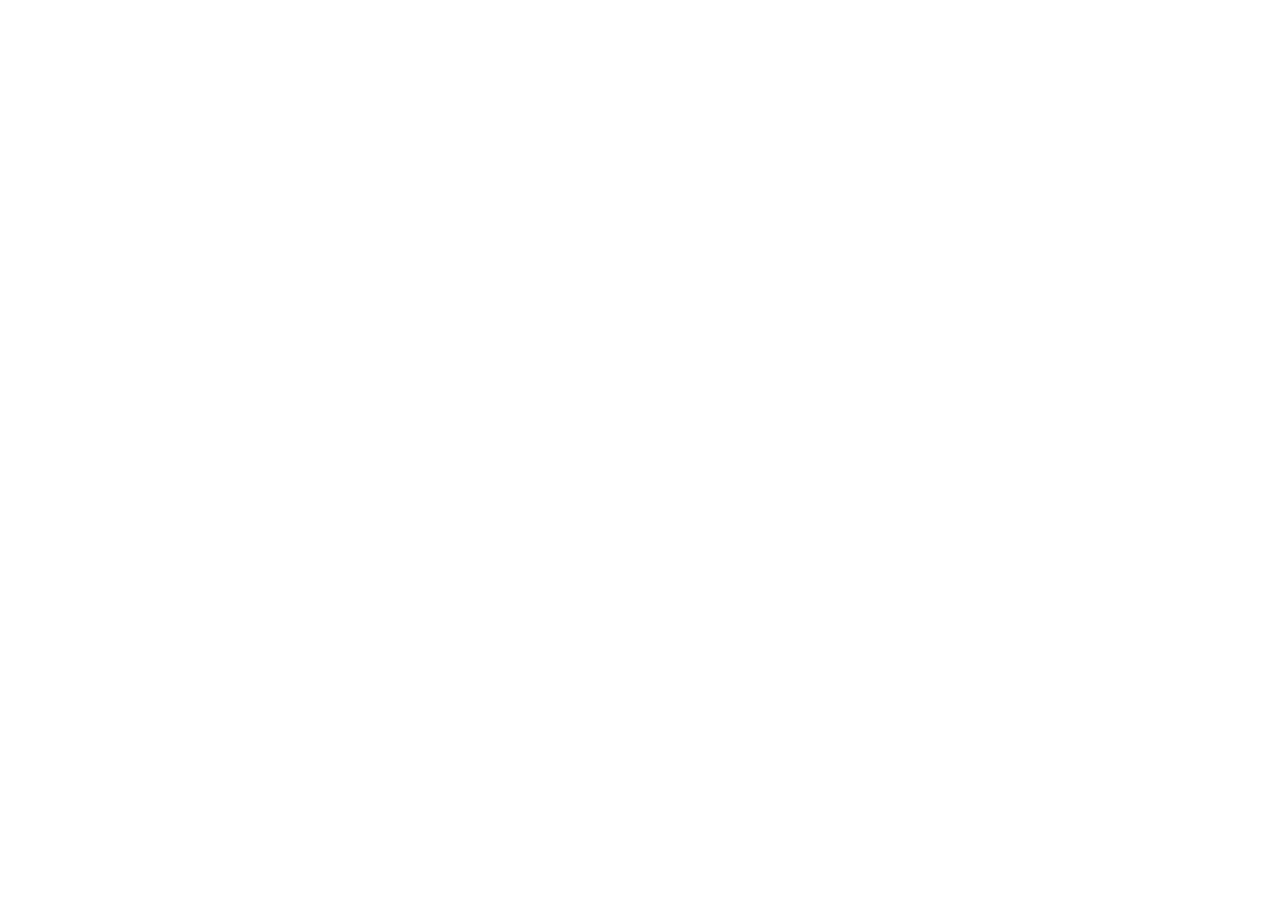
==== index.html @ ce2680fc "Changes" ====
<!doctype html>
<html lang="en">
  <head>
    <meta charset="UTF-8" />
    <meta name="viewport" content="width=device-width, initial-scale=1.0" />
    <title>What Is My IP Address | Free IP Checker Tool</title>
    <meta name="description" content="Instantly check your IP address, location, and ISP details for free. Fast, secure, and mobile-friendly IP lookup tool." />
    <meta name="keywords" content="ip address, what is my ip, ip checker, ip lookup, my ip location, find my ip address, ip location tool" />
    <meta name="author" content="What Is My IP Address" />
    <link rel="canonical" href="https://whatismyipaddress.example.com/" />

    <meta property="og:title" content="What Is My IP Address | Free IP Checker Tool" />
    <meta property="og:description" content="Instantly check your IP address, location, and ISP details for free. Fast, secure, and mobile-friendly IP lookup tool." />
    <meta property="og:type" content="website" />
    <meta property="og:url" content="https://whatismyipaddress.example.com/" />
    <meta property="og:image" content="https://lovable.dev/opengraph-image-p98pqg.png" />

    <meta name="twitter:card" content="summary_large_image" />
    <meta name="twitter:title" content="What Is My IP Address | Free IP Checker Tool" />
    <meta name="twitter:description" content="Instantly check your IP address, location, and ISP details for free." />
    <meta name="twitter:image" content="https://lovable.dev/opengraph-image-p98pqg.png" />

    <script type="application/ld+json">
    {
      "@context": "https://schema.org",
      "@type": "FAQPage",
      "mainEntity": [
        {
          "@type": "Question",
          "name": "What is an IP address?",
          "acceptedAnswer": {
            "@type": "Answer",
            "text": "An IP (Internet Protocol) address is a unique numerical label assigned to every device connected to the internet. It serves as an identifier that allows devices to communicate with each other across networks."
          }
        },
        {
          "@type": "Question",
          "name": "Can someone track me with my IP address?",
          "acceptedAnswer": {
            "@type": "Answer",
            "text": "An IP address can reveal your approximate location (city/region level) and your ISP, but it cannot pinpoint your exact physical address. However, law enforcement can request your ISP to provide more details with a court order."
          }
        },
        {
          "@type": "Question",
          "name": "Is my IP address private?",
          "acceptedAnswer": {
            "@type": "Answer",
            "text": "Your public IP address is visible to every website and service you connect to. It is not private by default. To hide your IP, you can use a VPN or proxy service."
          }
        },
        {
          "@type": "Question",
          "name": "Why does my IP address change?",
          "acceptedAnswer": {
            "@type": "Answer",
            "text": "Most home internet connections use dynamic IP addresses assigned by your ISP. These can change when your router restarts, your ISP rotates addresses, or your DHCP lease expires."
          }
        }
      ]
    }
    </script>
  </head>

  <body>
    <div id="root"></div>
    <script type="module" src="/src/main.tsx"></script>
  </body>
</html>
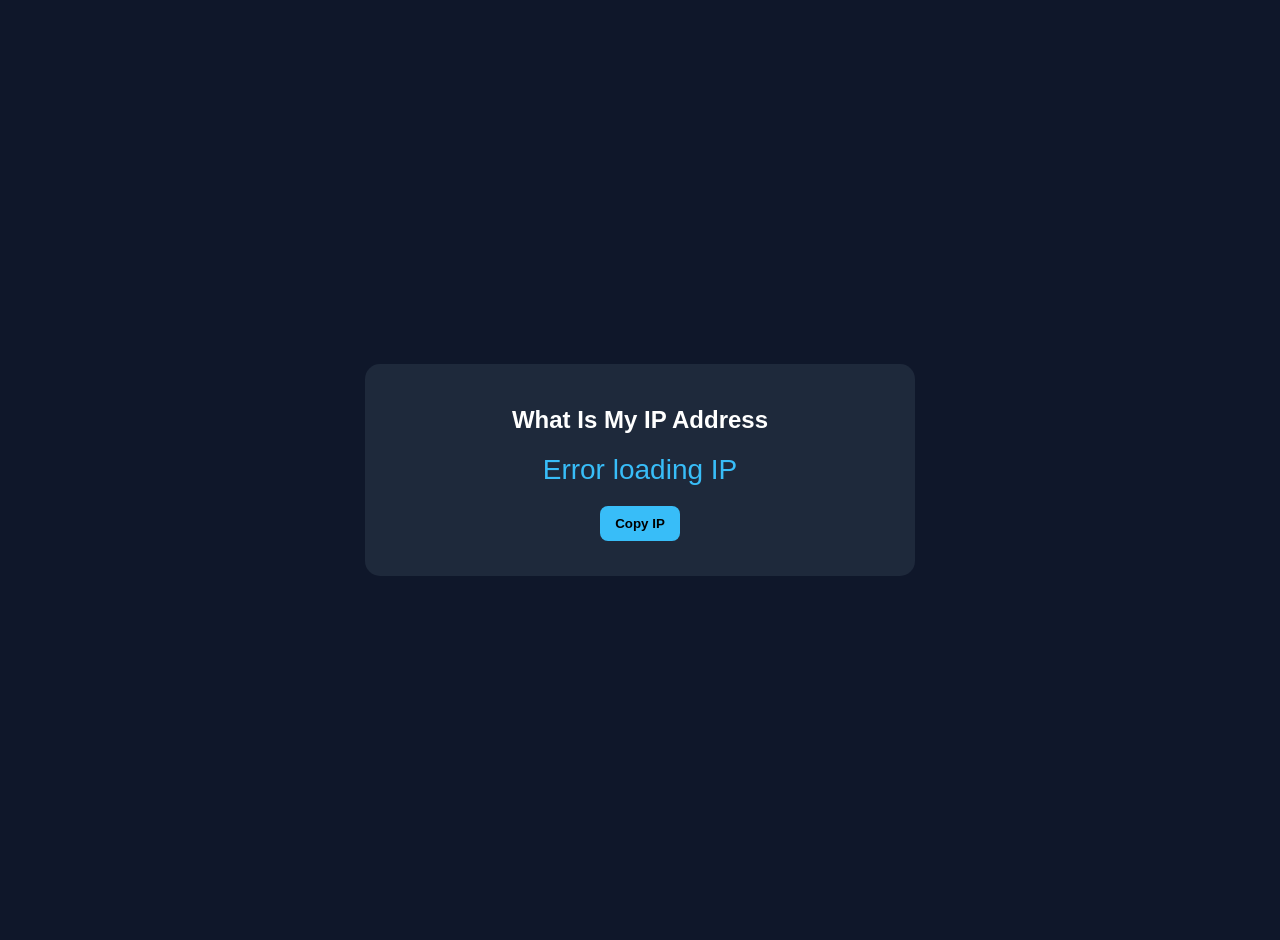
==== commit 077bb887: "Create index.html" ====
--- a/index.html
+++ b/index.html
@@ -1,69 +1,98 @@
-<!doctype html>
+<!DOCTYPE html>
 <html lang="en">
-  <head>
-    <meta charset="UTF-8" />
-    <meta name="viewport" content="width=device-width, initial-scale=1.0" />
-    <title>What Is My IP Address | Free IP Checker Tool</title>
-    <meta name="description" content="Instantly check your IP address, location, and ISP details for free. Fast, secure, and mobile-friendly IP lookup tool." />
-    <meta name="keywords" content="ip address, what is my ip, ip checker, ip lookup, my ip location, find my ip address, ip location tool" />
-    <meta name="author" content="What Is My IP Address" />
-    <link rel="canonical" href="https://whatismyipaddress.example.com/" />
+<head>
+  <meta charset="UTF-8" />
+  <meta name="viewport" content="width=device-width, initial-scale=1.0"/>
+  <title>What Is My IP Address | Free IP Checker Tool</title>
 
-    <meta property="og:title" content="What Is My IP Address | Free IP Checker Tool" />
-    <meta property="og:description" content="Instantly check your IP address, location, and ISP details for free. Fast, secure, and mobile-friendly IP lookup tool." />
-    <meta property="og:type" content="website" />
-    <meta property="og:url" content="https://whatismyipaddress.example.com/" />
-    <meta property="og:image" content="https://lovable.dev/opengraph-image-p98pqg.png" />
+  <meta name="description" content="Check your IP address instantly with location and ISP details. Free, fast, and mobile-friendly IP checker tool." />
+  <meta name="keywords" content="what is my ip, ip address checker, my ip location, ip lookup" />
 
-    <meta name="twitter:card" content="summary_large_image" />
-    <meta name="twitter:title" content="What Is My IP Address | Free IP Checker Tool" />
-    <meta name="twitter:description" content="Instantly check your IP address, location, and ISP details for free." />
-    <meta name="twitter:image" content="https://lovable.dev/opengraph-image-p98pqg.png" />
+  <style>
+    body {
+      font-family: Arial, sans-serif;
+      margin: 0;
+      background: #0f172a;
+      color: white;
+      display: flex;
+      flex-direction: column;
+      align-items: center;
+      justify-content: center;
+      min-height: 100vh;
+      padding: 20px;
+      text-align: center;
+    }
 
-    <script type="application/ld+json">
-    {
-      "@context": "https://schema.org",
-      "@type": "FAQPage",
-      "mainEntity": [
-        {
-          "@type": "Question",
-          "name": "What is an IP address?",
-          "acceptedAnswer": {
-            "@type": "Answer",
-            "text": "An IP (Internet Protocol) address is a unique numerical label assigned to every device connected to the internet. It serves as an identifier that allows devices to communicate with each other across networks."
-          }
-        },
-        {
-          "@type": "Question",
-          "name": "Can someone track me with my IP address?",
-          "acceptedAnswer": {
-            "@type": "Answer",
-            "text": "An IP address can reveal your approximate location (city/region level) and your ISP, but it cannot pinpoint your exact physical address. However, law enforcement can request your ISP to provide more details with a court order."
-          }
-        },
-        {
-          "@type": "Question",
-          "name": "Is my IP address private?",
-          "acceptedAnswer": {
-            "@type": "Answer",
-            "text": "Your public IP address is visible to every website and service you connect to. It is not private by default. To hide your IP, you can use a VPN or proxy service."
-          }
-        },
-        {
-          "@type": "Question",
-          "name": "Why does my IP address change?",
-          "acceptedAnswer": {
-            "@type": "Answer",
-            "text": "Most home internet connections use dynamic IP addresses assigned by your ISP. These can change when your router restarts, your ISP rotates addresses, or your DHCP lease expires."
-          }
-        }
-      ]
+    .card {
+      background: #1e293b;
+      padding: 25px;
+      border-radius: 15px;
+      max-width: 500px;
+      width: 100%;
     }
-    </script>
-  </head>
 
-  <body>
-    <div id="root"></div>
-    <script type="module" src="/src/main.tsx"></script>
-  </body>
-</html>
+    h1 {
+      font-size: 24px;
+    }
+
+    .ip {
+      font-size: 28px;
+      margin: 20px 0;
+      color: #38bdf8;
+    }
+
+    button {
+      padding: 10px 15px;
+      border: none;
+      border-radius: 8px;
+      cursor: pointer;
+      background: #38bdf8;
+      color: black;
+      font-weight: bold;
+    }
+
+    .info {
+      margin-top: 10px;
+      font-size: 14px;
+      opacity: 0.8;
+    }
+  </style>
+</head>
+
+<body>
+
+  <div class="card">
+    <h1>What Is My IP Address</h1>
+
+    <div class="ip" id="ip">Loading...</div>
+
+    <button onclick="copyIP()">Copy IP</button>
+
+    <div class="info" id="details"></div>
+  </div>
+
+  <script>
+    async function getIP() {
+      try {
+        let res = await fetch("https://api.ipify.org?format=json");
+        let data = await res.json();
+
+        document.getElementById("ip").innerText = data.ip;
+        document.getElementById("details").innerText =
+          "Your public IP address is shown above.";
+      } catch (err) {
+        document.getElementById("ip").innerText = "Error loading IP";
+      }
+    }
+
+    function copyIP() {
+      let ip = document.getElementById("ip").innerText;
+      navigator.clipboard.writeText(ip);
+      alert("IP copied!");
+    }
+
+    getIP();
+  </script>
+
+</body>
+  </html>
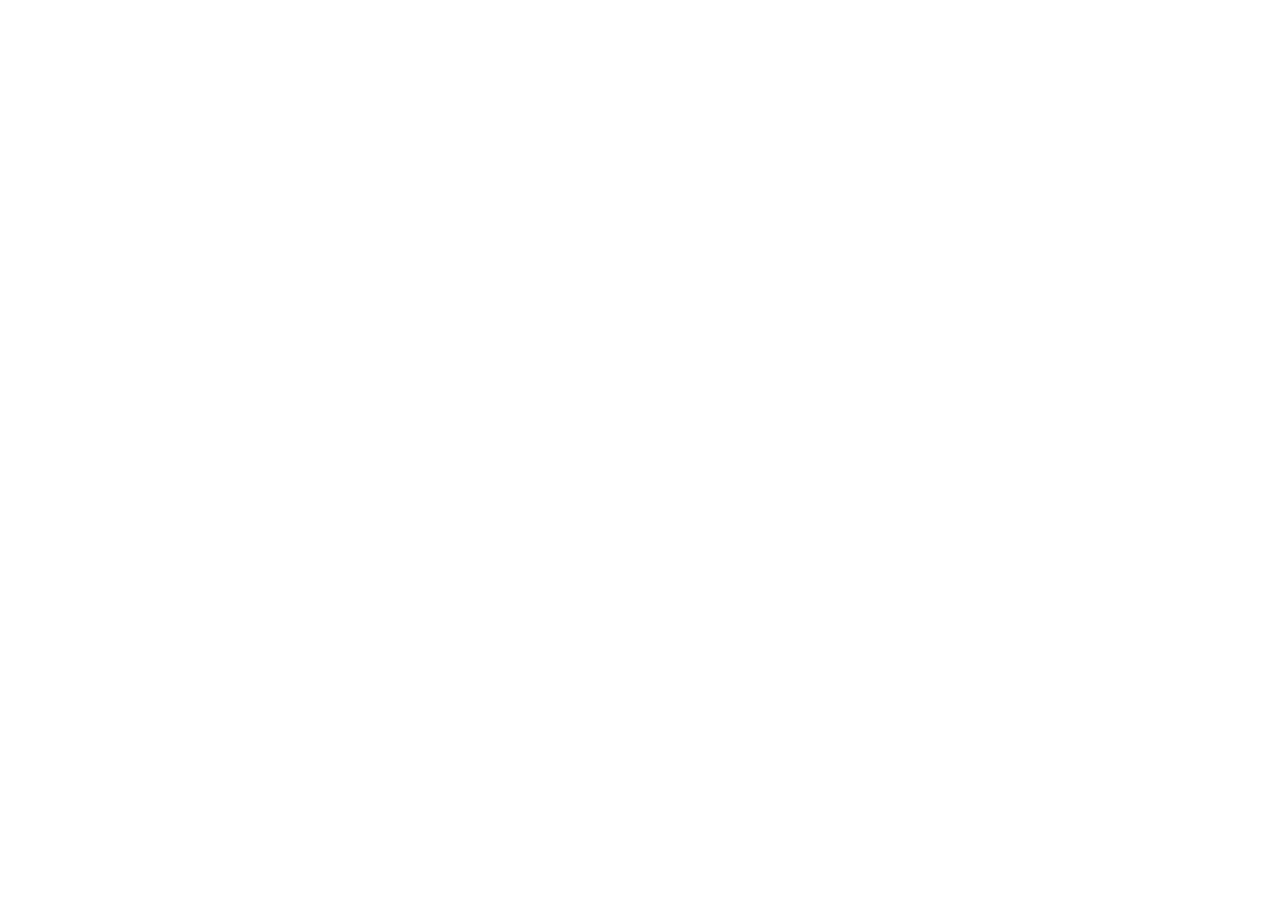
==== commit 37ab8bf9: "Create index.html" ====
--- a/index.html
+++ b/index.html
@@ -1,98 +1,70 @@
-<!DOCTYPE html>
-<html lang="en">
-<head>
-  <meta charset="UTF-8" />
-  <meta name="viewport" content="width=device-width, initial-scale=1.0"/>
-  <title>What Is My IP Address | Free IP Checker Tool</title>
+<!doctype html>
 
-  <meta name="description" content="Check your IP address instantly with location and ISP details. Free, fast, and mobile-friendly IP checker tool." />
-  <meta name="keywords" content="what is my ip, ip address checker, my ip location, ip lookup" />
+<html lang="en">  
+  <head>  
+    <meta charset="UTF-8" />  
+    <meta name="viewport" content="width=device-width, initial-scale=1.0" />  
+    <title>What Is My IP Address | Free IP Checker Tool</title>  
+    <meta name="description" content="Instantly check your IP address, location, and ISP details for free. Fast, secure, and mobile-friendly IP lookup tool.">  
+    <meta name="keywords" content="ip address, what is my ip, ip checker, ip lookup, my ip location, find my ip address, ip location tool" />  
+    <meta name="author" content="What Is My IP Address" />  
+    <link rel="canonical" href="https://whatismyipaddress.example.com/" />  <meta property="og:type" content="website" />  
+<meta property="og:url" content="https://whatismyipaddress.example.com/" />  
+  
 
-  <style>
-    body {
-      font-family: Arial, sans-serif;
-      margin: 0;
-      background: #0f172a;
-      color: white;
-      display: flex;
-      flex-direction: column;
-      align-items: center;
-      justify-content: center;
-      min-height: 100vh;
-      padding: 20px;
-      text-align: center;
-    }
+<meta name="twitter:card" content="summary_large_image" />  
+  
+  
+  
 
-    .card {
-      background: #1e293b;
-      padding: 25px;
-      border-radius: 15px;
-      max-width: 500px;
-      width: 100%;
-    }
+<script type="application/ld+json">  
+{  
+  "@context": "https://schema.org",  
+  "@type": "FAQPage",  
+  "mainEntity": [  
+    {  
+      "@type": "Question",  
+      "name": "What is an IP address?",  
+      "acceptedAnswer": {  
+        "@type": "Answer",  
+        "text": "An IP (Internet Protocol) address is a unique numerical label assigned to every device connected to the internet. It serves as an identifier that allows devices to communicate with each other across networks."  
+      }  
+    },  
+    {  
+      "@type": "Question",  
+      "name": "Can someone track me with my IP address?",  
+      "acceptedAnswer": {  
+        "@type": "Answer",  
+        "text": "An IP address can reveal your approximate location (city/region level) and your ISP, but it cannot pinpoint your exact physical address. However, law enforcement can request your ISP to provide more details with a court order."  
+      }  
+    },  
+    {  
+      "@type": "Question",  
+      "name": "Is my IP address private?",  
+      "acceptedAnswer": {  
+        "@type": "Answer",  
+        "text": "Your public IP address is visible to every website and service you connect to. It is not private by default. To hide your IP, you can use a VPN or proxy service."  
+      }  
+    },  
+    {  
+      "@type": "Question",  
+      "name": "Why does my IP address change?",  
+      "acceptedAnswer": {  
+        "@type": "Answer",  
+        "text": "Most home internet connections use dynamic IP addresses assigned by your ISP. These can change when your router restarts, your ISP rotates addresses, or your DHCP lease expires."  
+      }  
+    }  
+  ]  
+}  
+</script>  
+<meta property="og:title" content="What Is My IP Address | Free IP Checker Tool">
 
-    h1 {
-      font-size: 24px;
-    }
-
-    .ip {
-      font-size: 28px;
-      margin: 20px 0;
-      color: #38bdf8;
-    }
-
-    button {
-      padding: 10px 15px;
-      border: none;
-      border-radius: 8px;
-      cursor: pointer;
-      background: #38bdf8;
-      color: black;
-      font-weight: bold;
-    }
-
-    .info {
-      margin-top: 10px;
-      font-size: 14px;
-      opacity: 0.8;
-    }
-  </style>
-</head>
-
-<body>
-
-  <div class="card">
-    <h1>What Is My IP Address</h1>
-
-    <div class="ip" id="ip">Loading...</div>
-
-    <button onclick="copyIP()">Copy IP</button>
-
-    <div class="info" id="details"></div>
-  </div>
-
-  <script>
-    async function getIP() {
-      try {
-        let res = await fetch("https://api.ipify.org?format=json");
-        let data = await res.json();
-
-        document.getElementById("ip").innerText = data.ip;
-        document.getElementById("details").innerText =
-          "Your public IP address is shown above.";
-      } catch (err) {
-        document.getElementById("ip").innerText = "Error loading IP";
-      }
-    }
-
-    function copyIP() {
-      let ip = document.getElementById("ip").innerText;
-      navigator.clipboard.writeText(ip);
-      alert("IP copied!");
-    }
-
-    getIP();
-  </script>
-
-</body>
-  </html>
+  <meta name="twitter:title" content="What Is My IP Address | Free IP Checker Tool">  
+  <meta property="og:description" content="Instantly check your IP address, location, and ISP details for free. Fast, secure, and mobile-friendly IP lookup tool.">  
+  <meta name="twitter:description" content="Instantly check your IP address, location, and ISP details for free. Fast, secure, and mobile-friendly IP lookup tool.">  
+  <link rel="icon" type="image/x-icon" href="/favicon.ico">  
+</head>    <body>  
+    <div id="root"></div>  
+    <script type="module" src="/src/main.tsx"></script>  
+  </body>  
+</html>  
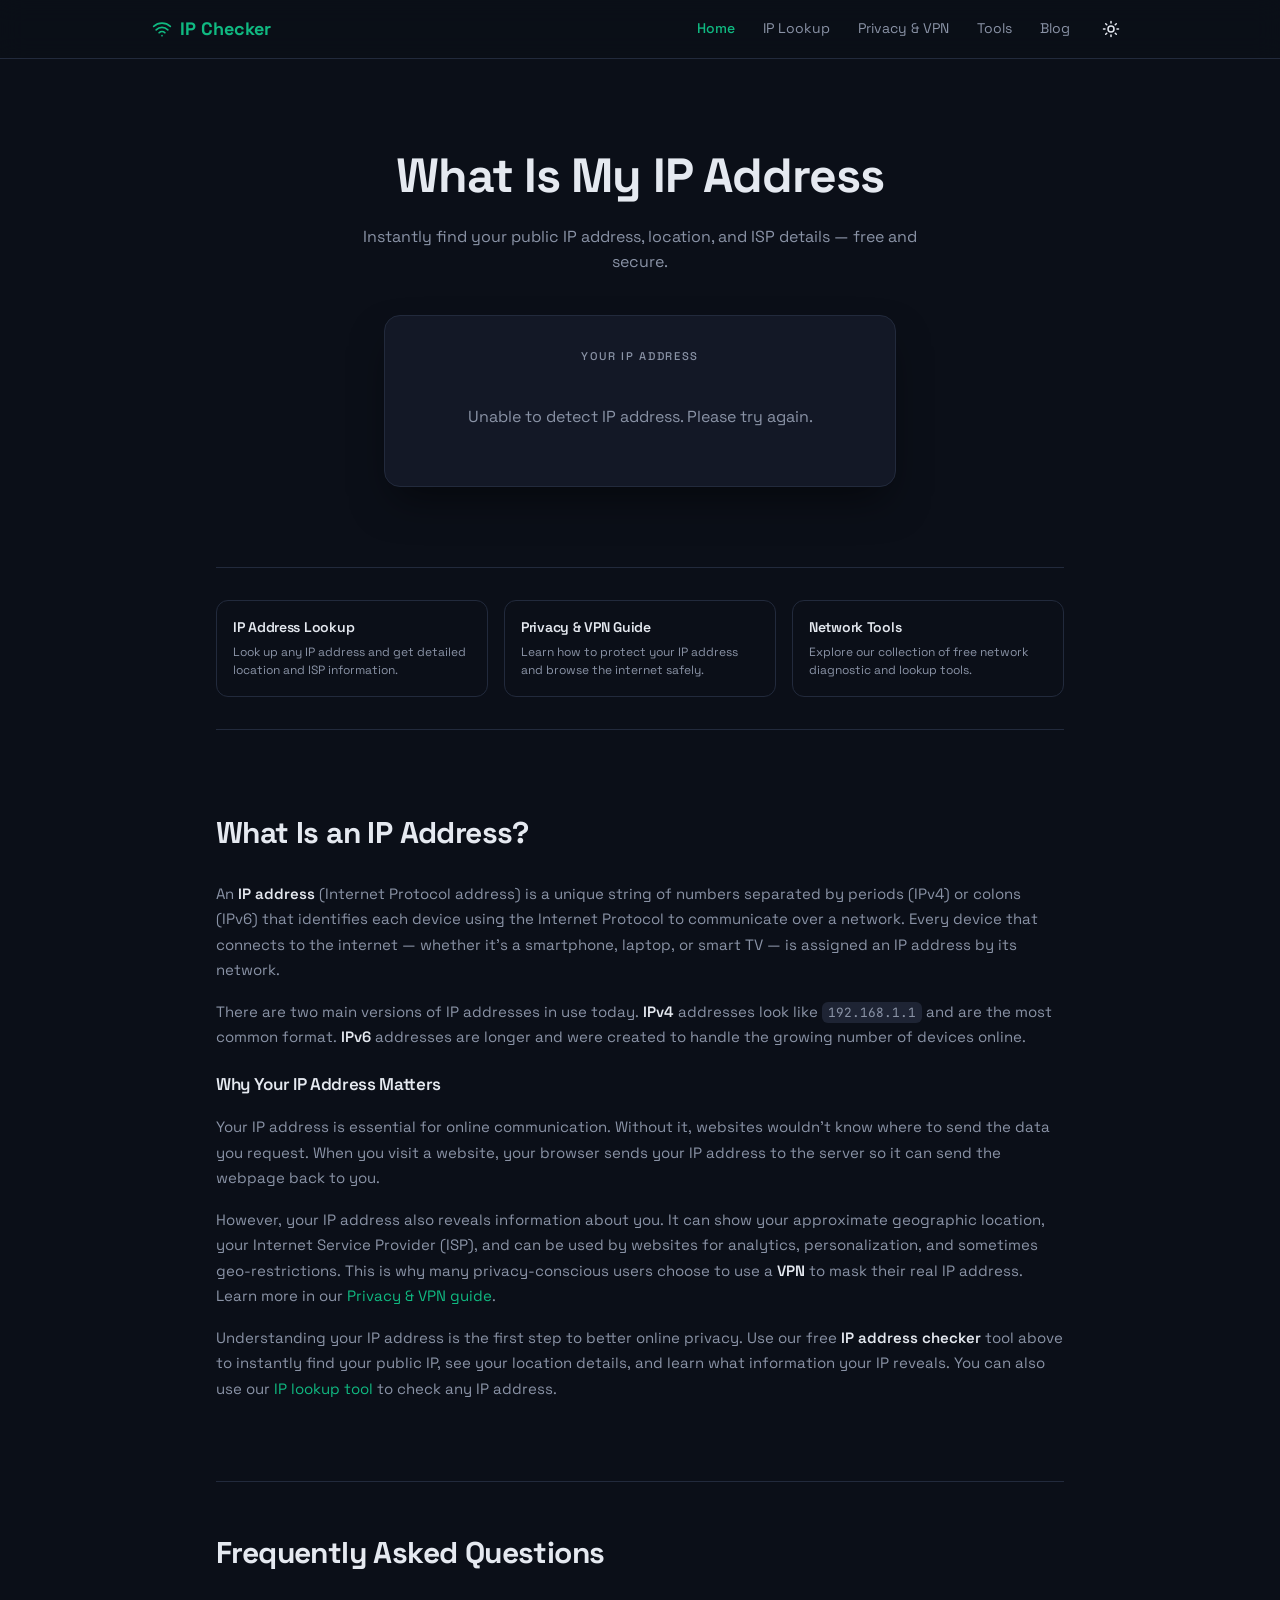
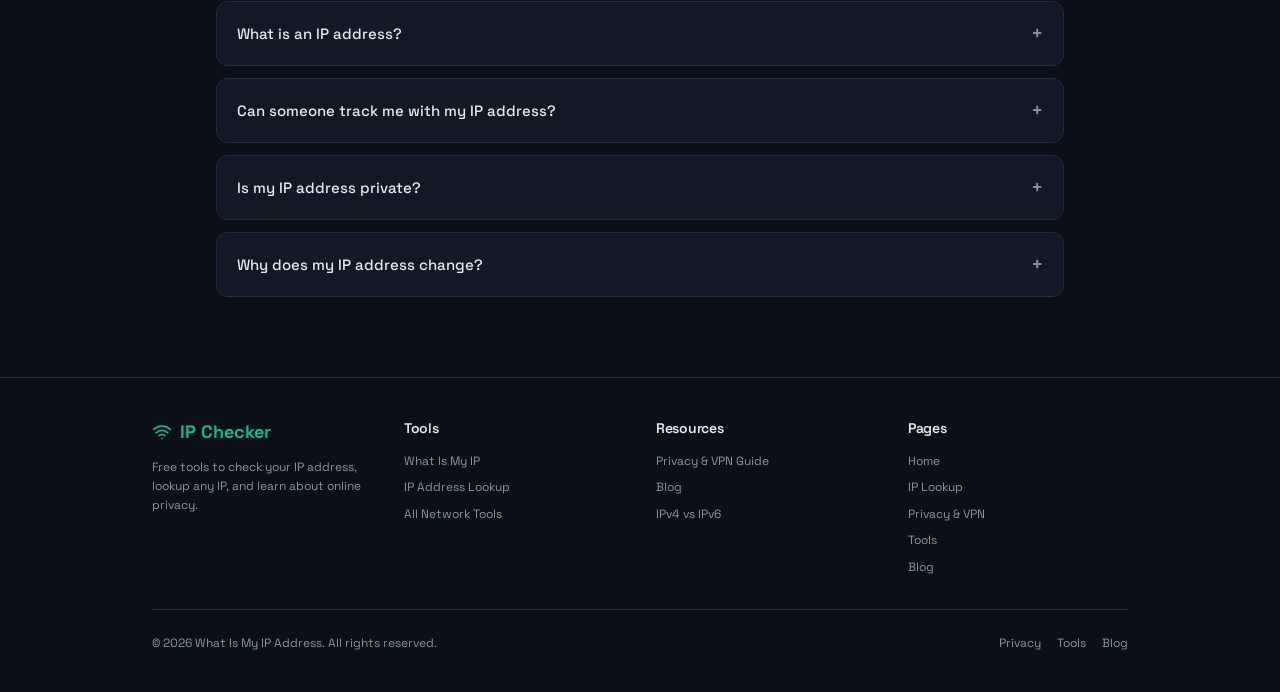
==== commit 819ea01d: "Changes Co-authored-by: astral-cyber <276570160+astral-cyber@users.noreply.github.com>" ====
--- a/index.html
+++ b/index.html
@@ -1,70 +1,156 @@
 <!doctype html>
+<html lang="en">
+<head>
+  <meta charset="UTF-8" />
+  <meta name="viewport" content="width=device-width, initial-scale=1.0" />
+  <title>What Is My IP Address | Free IP Checker Tool</title>
+  <meta name="description" content="Instantly check your IP address, location, and ISP details for free. Fast, secure, and mobile-friendly IP lookup tool." />
+  <meta name="keywords" content="ip address, what is my ip, ip checker, ip lookup, my ip location, find my ip address" />
+  <meta name="author" content="What Is My IP Address" />
+  <link rel="canonical" href="./index.html" />
+  <meta property="og:type" content="website" />
+  <meta property="og:title" content="What Is My IP Address | Free IP Checker Tool" />
+  <meta property="og:description" content="Instantly check your IP address, location, and ISP details for free." />
+  <meta name="twitter:card" content="summary_large_image" />
+  <meta name="twitter:title" content="What Is My IP Address | Free IP Checker Tool" />
+  <meta name="twitter:description" content="Instantly check your IP address, location, and ISP details for free." />
+  <link rel="icon" type="image/x-icon" href="favicon.ico" />
+  <link rel="preconnect" href="https://fonts.googleapis.com" />
+  <link rel="preconnect" href="https://fonts.gstatic.com" crossorigin />
+  <link href="https://fonts.googleapis.com/css2?family=JetBrains+Mono:wght@400;500;600;700&family=Space+Grotesk:wght@400;500;600;700&display=swap" rel="stylesheet" />
+  <link rel="stylesheet" href="styles.css" />
+  <script type="application/ld+json">
+  {
+    "@context": "https://schema.org",
+    "@type": "FAQPage",
+    "mainEntity": [
+      { "@type": "Question", "name": "What is an IP address?", "acceptedAnswer": { "@type": "Answer", "text": "An IP (Internet Protocol) address is a unique numerical label assigned to every device connected to the internet." } },
+      { "@type": "Question", "name": "Can someone track me with my IP address?", "acceptedAnswer": { "@type": "Answer", "text": "An IP address can reveal your approximate location and your ISP, but it cannot pinpoint your exact physical address." } },
+      { "@type": "Question", "name": "Is my IP address private?", "acceptedAnswer": { "@type": "Answer", "text": "Your public IP address is visible to every website you connect to. Use a VPN to hide it." } },
+      { "@type": "Question", "name": "Why does my IP address change?", "acceptedAnswer": { "@type": "Answer", "text": "Most home internet connections use dynamic IP addresses assigned by your ISP." } }
+    ]
+  }
+  </script>
+</head>
+<body>
+  <div id="site-header"></div>
 
-<html lang="en">  
-  <head>  
-    <meta charset="UTF-8" />  
-    <meta name="viewport" content="width=device-width, initial-scale=1.0" />  
-    <title>What Is My IP Address | Free IP Checker Tool</title>  
-    <meta name="description" content="Instantly check your IP address, location, and ISP details for free. Fast, secure, and mobile-friendly IP lookup tool.">  
-    <meta name="keywords" content="ip address, what is my ip, ip checker, ip lookup, my ip location, find my ip address, ip location tool" />  
-    <meta name="author" content="What Is My IP Address" />  
-    <link rel="canonical" href="https://whatismyipaddress.example.com/" />  <meta property="og:type" content="website" />  
-<meta property="og:url" content="https://whatismyipaddress.example.com/" />  
-  
+  <main>
+    <div class="container">
+      <!-- Hero -->
+      <section class="section text-center" id="ip-details">
+        <h1>What Is My IP Address</h1>
+        <p class="hero-sub">Instantly find your public IP address, location, and ISP details — free and secure.</p>
 
-<meta name="twitter:card" content="summary_large_image" />  
-  
-  
-  
+        <div class="ip-card">
+          <p class="card-label">Your IP Address</p>
+          <div id="ip-display">
+            <div class="loading-state">
+              <div class="spinner"></div>
+              <p>Detecting your IP…</p>
+            </div>
+          </div>
+        </div>
 
-<script type="application/ld+json">  
-{  
-  "@context": "https://schema.org",  
-  "@type": "FAQPage",  
-  "mainEntity": [  
-    {  
-      "@type": "Question",  
-      "name": "What is an IP address?",  
-      "acceptedAnswer": {  
-        "@type": "Answer",  
-        "text": "An IP (Internet Protocol) address is a unique numerical label assigned to every device connected to the internet. It serves as an identifier that allows devices to communicate with each other across networks."  
-      }  
-    },  
-    {  
-      "@type": "Question",  
-      "name": "Can someone track me with my IP address?",  
-      "acceptedAnswer": {  
-        "@type": "Answer",  
-        "text": "An IP address can reveal your approximate location (city/region level) and your ISP, but it cannot pinpoint your exact physical address. However, law enforcement can request your ISP to provide more details with a court order."  
-      }  
-    },  
-    {  
-      "@type": "Question",  
-      "name": "Is my IP address private?",  
-      "acceptedAnswer": {  
-        "@type": "Answer",  
-        "text": "Your public IP address is visible to every website and service you connect to. It is not private by default. To hide your IP, you can use a VPN or proxy service."  
-      }  
-    },  
-    {  
-      "@type": "Question",  
-      "name": "Why does my IP address change?",  
-      "acceptedAnswer": {  
-        "@type": "Answer",  
-        "text": "Most home internet connections use dynamic IP addresses assigned by your ISP. These can change when your router restarts, your ISP rotates addresses, or your DHCP lease expires."  
-      }  
-    }  
-  ]  
-}  
-</script>  
-<meta property="og:title" content="What Is My IP Address | Free IP Checker Tool">
+        <div id="ip-location" class="hidden" style="max-width:32rem;margin:1.5rem auto 0">
+          <p class="card-label">IP Location Details</p>
+          <div id="ip-location-grid" class="info-grid"></div>
+        </div>
+      </section>
 
-  <meta name="twitter:title" content="What Is My IP Address | Free IP Checker Tool">  
-  <meta property="og:description" content="Instantly check your IP address, location, and ISP details for free. Fast, secure, and mobile-friendly IP lookup tool.">  
-  <meta name="twitter:description" content="Instantly check your IP address, location, and ISP details for free. Fast, secure, and mobile-friendly IP lookup tool.">  
-  <link rel="icon" type="image/x-icon" href="/favicon.ico">  
-</head>    <body>  
-    <div id="root"></div>  
-    <script type="module" src="/src/main.tsx"></script>  
-  </body>  
-</html>  
+      <!-- Internal Links -->
+      <section class="section-sm" style="border-top:1px solid var(--border)">
+        <div class="cta-grid">
+          <a href="ip-lookup.html" class="cta-card">
+            <h3>IP Address Lookup</h3>
+            <p>Look up any IP address and get detailed location and ISP information.</p>
+          </a>
+          <a href="privacy.html" class="cta-card">
+            <h3>Privacy &amp; VPN Guide</h3>
+            <p>Learn how to protect your IP address and browse the internet safely.</p>
+          </a>
+          <a href="tools.html" class="cta-card">
+            <h3>Network Tools</h3>
+            <p>Explore our collection of free network diagnostic and lookup tools.</p>
+          </a>
+        </div>
+      </section>
+
+      <!-- About -->
+      <section class="section bordered" id="about-ip">
+        <h2>What Is an IP Address?</h2>
+        <div class="prose">
+          <p>An <strong>IP address</strong> (Internet Protocol address) is a unique string of numbers separated by periods (IPv4) or colons (IPv6) that identifies each device using the Internet Protocol to communicate over a network. Every device that connects to the internet — whether it's a smartphone, laptop, or smart TV — is assigned an IP address by its network.</p>
+          <p>There are two main versions of IP addresses in use today. <strong>IPv4</strong> addresses look like <code>192.168.1.1</code> and are the most common format. <strong>IPv6</strong> addresses are longer and were created to handle the growing number of devices online.</p>
+          <h3>Why Your IP Address Matters</h3>
+          <p>Your IP address is essential for online communication. Without it, websites wouldn't know where to send the data you request. When you visit a website, your browser sends your IP address to the server so it can send the webpage back to you.</p>
+          <p>However, your IP address also reveals information about you. It can show your approximate geographic location, your Internet Service Provider (ISP), and can be used by websites for analytics, personalization, and sometimes geo-restrictions. This is why many privacy-conscious users choose to use a <strong>VPN</strong> to mask their real IP address. Learn more in our <a class="link" href="privacy.html">Privacy &amp; VPN guide</a>.</p>
+          <p>Understanding your IP address is the first step to better online privacy. Use our free <strong>IP address checker</strong> tool above to instantly find your public IP, see your location details, and learn what information your IP reveals. You can also use our <a class="link" href="ip-lookup.html">IP lookup tool</a> to check any IP address.</p>
+        </div>
+      </section>
+
+      <!-- FAQ -->
+      <div id="faq-container"></div>
+    </div>
+  </main>
+
+  <div id="site-footer"></div>
+
+  <script src="app.js"></script>
+  <script>
+    window.initPage = function () {
+      const display = document.getElementById("ip-display");
+      const locWrap = document.getElementById("ip-location");
+      const locGrid = document.getElementById("ip-location-grid");
+
+      function render(data) {
+        if (!data || !data.ip) {
+          display.innerHTML = '<p style="color:var(--muted-foreground);padding:1.5rem 0">Unable to detect IP address. Please try again.</p>';
+          return;
+        }
+        display.innerHTML = `
+          <p class="ip-value">${data.ip}</p>
+          <div class="btn-row">
+            <button class="btn btn-primary" id="copy-btn">${ICONS.copy}<span>Copy IP</span></button>
+            <button class="btn btn-secondary" id="refresh-btn">${ICONS.refresh}<span>Refresh</span></button>
+          </div>`;
+
+        document.getElementById("copy-btn").addEventListener("click", () => {
+          navigator.clipboard.writeText(data.ip);
+          const btn = document.getElementById("copy-btn");
+          btn.innerHTML = `${ICONS.check}<span>Copied</span>`;
+          toast("IP address copied!");
+          setTimeout(() => { btn.innerHTML = `${ICONS.copy}<span>Copy IP</span>`; }, 2000);
+        });
+        document.getElementById("refresh-btn").addEventListener("click", load);
+
+        const parts = [];
+        if (data.city) parts.push(infoCardHTML(ICONS.map, "Location", [data.city, data.region, data.country].filter(Boolean).join(", ")));
+        if (data.org) parts.push(infoCardHTML(ICONS.shield, "ISP", data.org));
+        if (data.timezone) parts.push(infoCardHTML(ICONS.globe, "Timezone", data.timezone));
+        if (data.loc) parts.push(infoCardHTML(ICONS.map, "Coordinates", data.loc));
+        if (parts.length) {
+          locGrid.innerHTML = parts.join("");
+          locWrap.classList.remove("hidden");
+        } else {
+          locWrap.classList.add("hidden");
+        }
+      }
+
+      function load() {
+        display.innerHTML = '<div class="loading-state"><div class="spinner"></div><p>Detecting your IP…</p></div>';
+        locWrap.classList.add("hidden");
+        fetchMyIp().then(render).catch(() => render(null));
+      }
+      load();
+
+      renderFaqs("faq-container", [
+        { q: "What is an IP address?", a: "An IP (Internet Protocol) address is a unique numerical label assigned to every device connected to the internet. It serves as an identifier that allows devices to communicate with each other across networks. Think of it like a mailing address for your computer." },
+        { q: "Can someone track me with my IP address?", a: "An IP address can reveal your approximate location (city or region level) and your Internet Service Provider, but it cannot pinpoint your exact physical address or identity. However, law enforcement agencies can request your ISP to provide more details with a court order." },
+        { q: "Is my IP address private?", a: "Your public IP address is visible to every website and online service you connect to — it is not private by default. To mask your IP and enhance privacy, you can use a VPN (Virtual Private Network) or a proxy service." },
+        { q: "Why does my IP address change?", a: "Most residential internet connections use dynamic IP addresses assigned by your ISP. These can change when your router restarts, when your ISP rotates addresses, or when your DHCP lease expires. Businesses often use static IPs that don't change." }
+      ]);
+    };
+  </script>
+</body>
+</html>
--- a/styles.css
+++ b/styles.css
@@ -0,0 +1,558 @@
+/* ====== Design Tokens ====== */
+:root {
+  --background: #f4f6f9;
+  --foreground: #13171f;
+  --card: #ffffff;
+  --muted: #e7eaf0;
+  --muted-foreground: #6a7280;
+  --border: #dde1e8;
+  --primary: #10b981;
+  --primary-foreground: #ffffff;
+  --secondary: #e7eaf0;
+  --secondary-foreground: #13171f;
+  --destructive: #ef4444;
+  --radius: 0.75rem;
+  --font-heading: 'Space Grotesk', system-ui, -apple-system, sans-serif;
+  --font-mono: 'JetBrains Mono', ui-monospace, monospace;
+  --shadow-xl: 0 20px 40px -10px rgba(16, 24, 40, 0.12);
+}
+
+html.dark {
+  --background: #0b0f18;
+  --foreground: #e5e9f0;
+  --card: #131826;
+  --muted: #1e2434;
+  --muted-foreground: #8a93a6;
+  --border: #222a3c;
+  --secondary: #1e2434;
+  --secondary-foreground: #e5e9f0;
+  --shadow-xl: 0 20px 40px -10px rgba(0, 0, 0, 0.5);
+}
+
+* { box-sizing: border-box; margin: 0; padding: 0; }
+
+html { scroll-behavior: smooth; }
+
+body {
+  background: var(--background);
+  color: var(--foreground);
+  font-family: var(--font-heading);
+  font-size: 16px;
+  line-height: 1.55;
+  -webkit-font-smoothing: antialiased;
+  min-height: 100vh;
+  display: flex;
+  flex-direction: column;
+  transition: background 0.3s, color 0.3s;
+}
+
+a { color: inherit; text-decoration: none; }
+a.link { color: var(--primary); }
+a.link:hover { text-decoration: underline; }
+
+code {
+  background: var(--secondary);
+  padding: 0.125rem 0.375rem;
+  border-radius: 0.375rem;
+  font-family: var(--font-mono);
+  font-size: 0.85em;
+}
+
+strong { color: var(--foreground); font-weight: 600; }
+
+/* ====== Header ====== */
+.header {
+  position: sticky;
+  top: 0;
+  z-index: 50;
+  background: color-mix(in srgb, var(--background) 80%, transparent);
+  backdrop-filter: blur(12px);
+  -webkit-backdrop-filter: blur(12px);
+  border-bottom: 1px solid var(--border);
+}
+.header-inner {
+  max-width: 1024px;
+  margin: 0 auto;
+  padding: 0.75rem 1.5rem;
+  display: flex;
+  align-items: center;
+  justify-content: space-between;
+}
+.logo {
+  display: flex;
+  align-items: center;
+  gap: 0.5rem;
+  color: var(--primary);
+  font-weight: 700;
+  font-size: 1.125rem;
+}
+.logo svg { width: 20px; height: 20px; }
+
+.nav { display: none; align-items: center; gap: 0.25rem; }
+@media (min-width: 768px) { .nav { display: flex; } }
+.nav a {
+  padding: 0.375rem 0.75rem;
+  font-size: 0.875rem;
+  border-radius: 0.5rem;
+  color: var(--muted-foreground);
+  transition: color 0.15s;
+}
+.nav a:hover { color: var(--foreground); }
+.nav a.active { color: var(--primary); font-weight: 500; }
+
+.icon-btn {
+  background: transparent;
+  border: none;
+  color: var(--foreground);
+  padding: 0.5rem;
+  border-radius: 999px;
+  cursor: pointer;
+  display: inline-flex;
+  align-items: center;
+  justify-content: center;
+  transition: background 0.15s;
+}
+.icon-btn:hover { background: var(--secondary); }
+.icon-btn svg { width: 18px; height: 18px; }
+
+.mobile-controls { display: flex; align-items: center; gap: 0.5rem; }
+@media (min-width: 768px) { .mobile-controls { display: none; } }
+.desktop-controls { display: none; }
+@media (min-width: 768px) { .desktop-controls { display: inline-flex; } }
+
+.mobile-nav {
+  display: none;
+  border-top: 1px solid var(--border);
+  background: var(--background);
+  padding: 0.75rem 1rem;
+  flex-direction: column;
+  gap: 0.25rem;
+}
+.mobile-nav.open { display: flex; }
+.mobile-nav a {
+  padding: 0.5rem 0.75rem;
+  border-radius: 0.5rem;
+  color: var(--muted-foreground);
+  font-size: 0.875rem;
+}
+.mobile-nav a.active {
+  background: color-mix(in srgb, var(--primary) 12%, transparent);
+  color: var(--primary);
+  font-weight: 500;
+}
+
+/* ====== Main / Container ====== */
+main { flex: 1; }
+.container { max-width: 896px; margin: 0 auto; padding: 0 1rem; }
+@media (min-width: 640px) { .container { padding: 0 1.5rem; } }
+
+.section { padding: 3rem 0; }
+@media (min-width: 640px) { .section { padding: 5rem 0; } }
+.section-sm { padding: 2rem 0; }
+.section.bordered { border-top: 1px solid var(--border); }
+
+.text-center { text-align: center; }
+
+h1, h2, h3 { font-family: var(--font-heading); letter-spacing: -0.02em; }
+h1 {
+  font-size: 1.875rem;
+  font-weight: 700;
+  margin-bottom: 0.75rem;
+}
+@media (min-width: 640px) { h1 { font-size: 3rem; } }
+h2 {
+  font-size: 1.5rem;
+  font-weight: 700;
+  margin-bottom: 1.5rem;
+}
+@media (min-width: 640px) { h2 { font-size: 1.875rem; } }
+h3 {
+  font-size: 1.125rem;
+  font-weight: 600;
+  margin-bottom: 0.25rem;
+}
+.hero-sub {
+  color: var(--muted-foreground);
+  font-size: 0.875rem;
+  max-width: 36rem;
+  margin: 0 auto 2.5rem;
+}
+@media (min-width: 640px) { .hero-sub { font-size: 1rem; } }
+
+.prose { color: var(--muted-foreground); font-size: 0.9375rem; line-height: 1.7; }
+.prose > * + * { margin-top: 1rem; }
+.prose h2 { color: var(--foreground); font-size: 1.25rem; margin-top: 1.5rem; margin-bottom: 0.5rem; }
+@media (min-width: 640px) { .prose h2 { font-size: 1.5rem; } }
+.prose h3 { color: var(--foreground); font-size: 1.0625rem; margin-top: 1.25rem; margin-bottom: 0.25rem; }
+
+/* ====== IP Card ====== */
+.ip-card {
+  max-width: 32rem;
+  margin: 0 auto;
+  background: var(--card);
+  border: 1px solid var(--border);
+  border-radius: 1rem;
+  padding: 2rem;
+  box-shadow: var(--shadow-xl);
+  text-align: center;
+}
+.card-label {
+  font-size: 0.7rem;
+  text-transform: uppercase;
+  letter-spacing: 0.15em;
+  color: var(--muted-foreground);
+  font-weight: 500;
+  margin-bottom: 1rem;
+}
+.ip-value {
+  font-family: var(--font-mono);
+  font-size: 1.75rem;
+  font-weight: 700;
+  letter-spacing: -0.02em;
+  margin-bottom: 1.5rem;
+  word-break: break-all;
+}
+@media (min-width: 640px) { .ip-value { font-size: 2.5rem; } }
+
+.btn-row {
+  display: flex;
+  flex-wrap: wrap;
+  justify-content: center;
+  gap: 0.5rem;
+}
+
+.btn {
+  display: inline-flex;
+  align-items: center;
+  gap: 0.5rem;
+  padding: 0.625rem 1rem;
+  border-radius: 0.75rem;
+  font-size: 0.875rem;
+  font-weight: 500;
+  font-family: inherit;
+  border: none;
+  cursor: pointer;
+  transition: filter 0.15s, transform 0.1s;
+}
+.btn:active { transform: scale(0.96); }
+.btn:hover { filter: brightness(1.1); }
+.btn-primary { background: var(--primary); color: var(--primary-foreground); }
+.btn-secondary { background: var(--secondary); color: var(--secondary-foreground); }
+.btn svg { width: 16px; height: 16px; }
+.btn:disabled { opacity: 0.5; cursor: not-allowed; }
+
+/* ====== Spinner ====== */
+.spinner {
+  width: 2rem;
+  height: 2rem;
+  border: 2px solid color-mix(in srgb, var(--primary) 30%, transparent);
+  border-top-color: var(--primary);
+  border-radius: 999px;
+  animation: spin 0.8s linear infinite;
+  margin: 0 auto;
+}
+@keyframes spin { to { transform: rotate(360deg); } }
+
+.loading-state {
+  display: flex;
+  flex-direction: column;
+  align-items: center;
+  gap: 0.75rem;
+  padding: 1.5rem 0;
+}
+.loading-state p { color: var(--muted-foreground); font-size: 0.875rem; }
+
+/* ====== Info Cards Grid ====== */
+.info-grid {
+  display: grid;
+  grid-template-columns: 1fr;
+  gap: 0.75rem;
+  margin-top: 1.5rem;
+}
+@media (min-width: 640px) { .info-grid { grid-template-columns: 1fr 1fr; } }
+
+.info-card {
+  background: var(--card);
+  border: 1px solid var(--border);
+  border-radius: 0.75rem;
+  padding: 1rem;
+  text-align: left;
+}
+.info-card .info-label {
+  display: flex;
+  align-items: center;
+  gap: 0.375rem;
+  color: var(--muted-foreground);
+  font-size: 0.7rem;
+  text-transform: uppercase;
+  letter-spacing: 0.12em;
+  font-weight: 500;
+  margin-bottom: 0.375rem;
+}
+.info-card .info-label svg { width: 14px; height: 14px; }
+.info-card .info-value { font-size: 0.9375rem; font-weight: 500; word-break: break-word; }
+
+/* ====== CTA Grid (3-card internal links) ====== */
+.cta-grid {
+  display: grid;
+  grid-template-columns: 1fr;
+  gap: 1rem;
+}
+@media (min-width: 640px) { .cta-grid { grid-template-columns: repeat(3, 1fr); } }
+
+.cta-card {
+  padding: 1rem;
+  border-radius: 0.75rem;
+  border: 1px solid var(--border);
+  transition: border-color 0.15s, background 0.15s;
+  display: block;
+}
+.cta-card:hover {
+  border-color: color-mix(in srgb, var(--primary) 50%, transparent);
+  background: color-mix(in srgb, var(--primary) 5%, transparent);
+}
+.cta-card h3 { font-size: 0.875rem; margin-bottom: 0.25rem; }
+.cta-card:hover h3 { color: var(--primary); }
+.cta-card p { font-size: 0.75rem; color: var(--muted-foreground); }
+
+/* ====== Feature Grid (privacy page) ====== */
+.feature-grid {
+  display: grid;
+  grid-template-columns: 1fr;
+  gap: 1rem;
+}
+@media (min-width: 640px) { .feature-grid { grid-template-columns: 1fr 1fr; } }
+.feature-card {
+  padding: 1.25rem;
+  border-radius: 0.75rem;
+  border: 1px solid var(--border);
+  background: var(--card);
+  transition: border-color 0.15s;
+}
+.feature-card:hover { border-color: color-mix(in srgb, var(--primary) 30%, transparent); }
+.feature-card .icon { color: var(--primary); margin-bottom: 0.75rem; }
+.feature-card .icon svg { width: 20px; height: 20px; }
+.feature-card h3 { font-size: 0.875rem; margin-bottom: 0.25rem; }
+.feature-card p { font-size: 0.75rem; color: var(--muted-foreground); line-height: 1.6; }
+
+/* ====== Tools Grid ====== */
+.tools-grid {
+  display: grid;
+  grid-template-columns: 1fr;
+  gap: 1rem;
+  text-align: left;
+}
+@media (min-width: 640px) { .tools-grid { grid-template-columns: 1fr 1fr; } }
+.tool-card {
+  padding: 1.25rem;
+  border-radius: 0.75rem;
+  border: 1px solid var(--border);
+  background: var(--card);
+  transition: border-color 0.15s, background 0.15s;
+  display: block;
+}
+.tool-card.active:hover {
+  border-color: color-mix(in srgb, var(--primary) 50%, transparent);
+  background: color-mix(in srgb, var(--primary) 5%, transparent);
+}
+.tool-card.inactive { opacity: 0.6; cursor: default; }
+.tool-head {
+  display: flex;
+  align-items: flex-start;
+  justify-content: space-between;
+  margin-bottom: 0.75rem;
+}
+.tool-head .icon { color: var(--primary); }
+.tool-head .icon svg { width: 20px; height: 20px; }
+.tag {
+  font-size: 0.625rem;
+  padding: 0.125rem 0.5rem;
+  border-radius: 999px;
+  font-weight: 500;
+}
+.tag.popular { background: color-mix(in srgb, var(--primary) 12%, transparent); color: var(--primary); }
+.tag.soon { background: var(--secondary); color: var(--muted-foreground); }
+.tag.guide { background: color-mix(in srgb, var(--primary) 12%, transparent); color: var(--primary); }
+.tool-card h3 { font-size: 0.875rem; }
+.tool-card p { font-size: 0.75rem; color: var(--muted-foreground); line-height: 1.6; }
+
+/* ====== Lookup input ====== */
+.lookup-row {
+  display: flex;
+  gap: 0.5rem;
+  max-width: 32rem;
+  margin: 0 auto;
+}
+.lookup-input {
+  flex: 1;
+  padding: 0.75rem 1rem;
+  border-radius: 0.75rem;
+  background: var(--card);
+  border: 1px solid var(--border);
+  color: var(--foreground);
+  font-family: var(--font-mono);
+  font-size: 0.875rem;
+  outline: none;
+  transition: box-shadow 0.15s;
+}
+.lookup-input:focus { box-shadow: 0 0 0 2px color-mix(in srgb, var(--primary) 50%, transparent); }
+.lookup-input::placeholder { color: var(--muted-foreground); }
+
+.error-msg { color: var(--destructive); font-size: 0.875rem; margin-top: 1rem; text-align: center; }
+
+/* ====== Blog ====== */
+.post-list { display: flex; flex-direction: column; gap: 1rem; }
+.post-card {
+  display: block;
+  padding: 1.25rem;
+  border-radius: 0.75rem;
+  border: 1px solid var(--border);
+  background: var(--card);
+  transition: border-color 0.15s, background 0.15s;
+}
+.post-card:hover {
+  border-color: color-mix(in srgb, var(--primary) 50%, transparent);
+  background: color-mix(in srgb, var(--primary) 5%, transparent);
+}
+.post-meta { display: flex; align-items: center; gap: 0.75rem; margin-bottom: 0.5rem; font-size: 0.75rem; color: var(--muted-foreground); }
+.post-meta .cat { background: color-mix(in srgb, var(--primary) 12%, transparent); color: var(--primary); font-weight: 500; padding: 0.125rem 0.5rem; border-radius: 999px; font-size: 0.625rem; }
+.post-meta .read { display: inline-flex; align-items: center; gap: 0.25rem; }
+.post-meta svg { width: 12px; height: 12px; }
+.post-card h2 { font-size: 1rem; margin-bottom: 0.5rem; transition: color 0.15s; }
+@media (min-width: 640px) { .post-card h2 { font-size: 1.125rem; } }
+.post-card:hover h2 { color: var(--primary); }
+.post-card p { font-size: 0.875rem; color: var(--muted-foreground); line-height: 1.6; margin-bottom: 0.75rem; }
+.read-more { display: inline-flex; align-items: center; gap: 0.25rem; font-size: 0.75rem; color: var(--primary); font-weight: 500; transition: gap 0.15s; }
+.post-card:hover .read-more { gap: 0.5rem; }
+.read-more svg { width: 12px; height: 12px; }
+
+/* ====== Article ====== */
+.article { max-width: 48rem; margin: 0 auto; padding: 3rem 1rem; }
+@media (min-width: 640px) { .article { padding: 5rem 1.5rem; } }
+.back-link { display: inline-flex; align-items: center; gap: 0.25rem; font-size: 0.875rem; color: var(--muted-foreground); margin-bottom: 2rem; transition: color 0.15s; }
+.back-link:hover { color: var(--foreground); }
+.back-link svg { width: 16px; height: 16px; }
+.article h1 { font-size: 1.5rem; margin: 0 0 2rem; }
+@media (min-width: 640px) { .article h1 { font-size: 2.25rem; } }
+.article .prose h2 { color: var(--foreground); font-size: 1.25rem; margin-top: 1.5rem; }
+@media (min-width: 640px) { .article .prose h2 { font-size: 1.5rem; } }
+
+.tag-row { margin-top: 3rem; padding-top: 2rem; border-top: 1px solid var(--border); }
+.tag-row h3 { font-size: 0.875rem; margin-bottom: 1rem; }
+.tag-row .tags { display: flex; flex-wrap: wrap; gap: 0.5rem; }
+.pill {
+  font-size: 0.75rem;
+  padding: 0.375rem 0.75rem;
+  border-radius: 0.5rem;
+  background: var(--secondary);
+  color: var(--secondary-foreground);
+  transition: background 0.15s, color 0.15s;
+}
+.pill:hover {
+  background: color-mix(in srgb, var(--primary) 12%, transparent);
+  color: var(--primary);
+}
+
+/* ====== Badge ====== */
+.badge {
+  display: inline-flex;
+  align-items: center;
+  gap: 0.5rem;
+  padding: 0.375rem 0.75rem;
+  border-radius: 999px;
+  background: color-mix(in srgb, var(--primary) 12%, transparent);
+  color: var(--primary);
+  font-size: 0.75rem;
+  font-weight: 500;
+  margin-bottom: 1.5rem;
+}
+.badge svg { width: 14px; height: 14px; }
+
+/* ====== FAQ ====== */
+.faq { padding: 3rem 0; border-top: 1px solid var(--border); }
+.faq h2 { text-align: left; margin-bottom: 1.5rem; }
+.faq-list { display: flex; flex-direction: column; gap: 0.75rem; }
+.faq-item {
+  background: var(--card);
+  border: 1px solid var(--border);
+  border-radius: 0.75rem;
+  overflow: hidden;
+}
+.faq-item summary {
+  padding: 1rem 1.25rem;
+  font-weight: 500;
+  font-size: 0.9375rem;
+  cursor: pointer;
+  list-style: none;
+  display: flex;
+  justify-content: space-between;
+  align-items: center;
+  gap: 1rem;
+}
+.faq-item summary::-webkit-details-marker { display: none; }
+.faq-item summary::after {
+  content: "+";
+  font-size: 1.25rem;
+  color: var(--muted-foreground);
+  transition: transform 0.2s;
+}
+.faq-item[open] summary::after { content: "−"; }
+.faq-item .faq-body {
+  padding: 0 1.25rem 1.25rem;
+  color: var(--muted-foreground);
+  font-size: 0.875rem;
+  line-height: 1.65;
+}
+
+/* ====== Footer ====== */
+.footer { border-top: 1px solid var(--border); margin-top: 2rem; }
+.footer-inner { max-width: 1024px; margin: 0 auto; padding: 2.5rem 1.5rem; }
+.footer-grid {
+  display: grid;
+  grid-template-columns: 1fr;
+  gap: 2rem;
+  margin-bottom: 2rem;
+}
+@media (min-width: 640px) { .footer-grid { grid-template-columns: 1fr 1fr; } }
+@media (min-width: 768px) { .footer-grid { grid-template-columns: repeat(4, 1fr); } }
+.footer h3 { font-size: 0.875rem; margin-bottom: 0.75rem; }
+.footer .col p { font-size: 0.75rem; color: var(--muted-foreground); line-height: 1.6; }
+.footer .col .links { display: flex; flex-direction: column; gap: 0.5rem; }
+.footer .col .links a {
+  font-size: 0.75rem;
+  color: var(--muted-foreground);
+  transition: color 0.15s;
+}
+.footer .col .links a:hover { color: var(--foreground); }
+.footer-bottom {
+  border-top: 1px solid var(--border);
+  padding-top: 1.5rem;
+  display: flex;
+  flex-direction: column;
+  gap: 1rem;
+  align-items: center;
+  justify-content: space-between;
+  font-size: 0.75rem;
+  color: var(--muted-foreground);
+}
+@media (min-width: 640px) { .footer-bottom { flex-direction: row; } }
+.footer-bottom .foot-links { display: flex; gap: 1rem; }
+.footer-bottom a:hover { color: var(--foreground); }
+
+/* ====== 404 ====== */
+.notfound {
+  min-height: 60vh;
+  display: flex;
+  align-items: center;
+  justify-content: center;
+  text-align: center;
+  padding: 2rem;
+}
+.notfound h1 { font-size: 2.5rem; margin-bottom: 1rem; }
+.notfound p { color: var(--muted-foreground); margin-bottom: 1rem; font-size: 1.125rem; }
+
+/* Utilities */
+.hidden { display: none !important; }
+.mt-sm { margin-top: 1rem; }
+.mt-md { margin-top: 1.5rem; }
+.mt-lg { margin-top: 2rem; }
